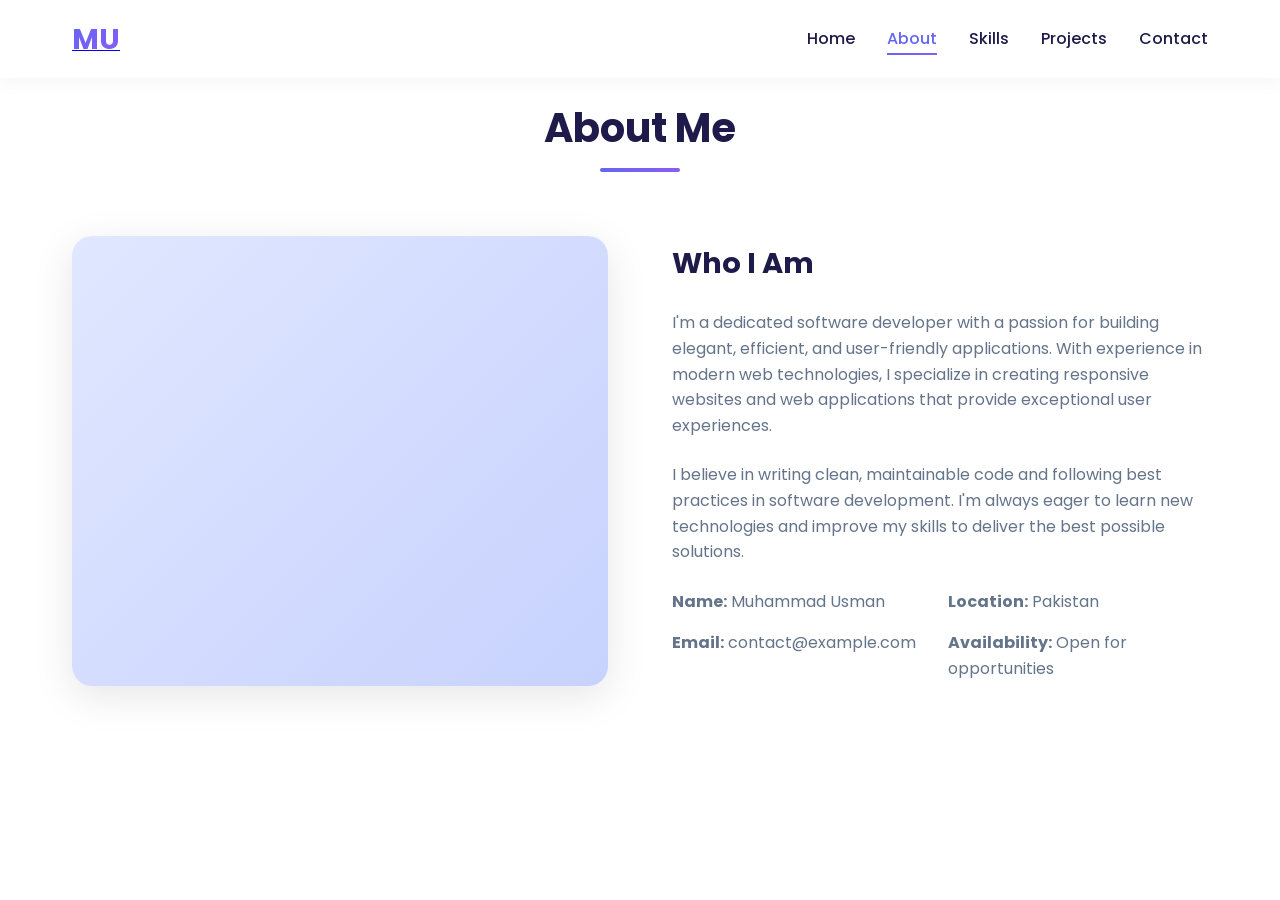
==== pages/about.html @ c973c75c "Initial commit" ====
<!DOCTYPE html>
<html lang="en">
<head>
    <meta charset="UTF-8">
    <meta name="viewport" content="width=device-width, initial-scale=1.0">
    <title>Muhammad Usman | About</title>
    <link rel="stylesheet" href="../style.css">
    <link href="https://fonts.googleapis.com/css2?family=Poppins:wght@300;400;500;600;700&display=swap" rel="stylesheet">
    <link rel="stylesheet" href="https://cdnjs.cloudflare.com/ajax/libs/font-awesome/6.4.0/css/all.min.css">
</head>
<body>

    <!-- Navigation Bar -->
    <nav class="navbar">
        <div class="nav-container">
            <div class="logo">
                <a href="home.html"><span>MU</span></a>
            </div>
            <ul class="nav-menu">
                <li><a href="home.html" class="nav-link">Home</a></li>
                <li><a href="about.html" class="nav-link active">About</a></li>
                <li><a href="skills.html" class="nav-link">Skills</a></li>
                <li><a href="projects.html" class="nav-link">Projects</a></li>
                <li><a href="contact.html" class="nav-link">Contact</a></li>
            </ul>
            <div class="hamburger">
                <span></span>
                <span></span>
                <span></span>
            </div>
        </div>
    </nav>

    <!-- About Section -->
    <section class="about-section page-section">
        <div class="container">
            <div class="section-header">
                <h2>About Me</h2>
                <div class="underline"></div>
            </div>
            <div class="about-content">
                <div class="about-image">
                    <div class="about-card"></div>
                </div>
                <div class="about-text">
                    <h3>Who I Am</h3>
                    <p>
                        I'm a dedicated software developer with a passion for building elegant, efficient, 
                        and user-friendly applications. With experience in modern web technologies, 
                        I specialize in creating responsive websites and web applications that provide 
                        exceptional user experiences.
                    </p>
                    <p>
                        I believe in writing clean, maintainable code and following best practices in 
                        software development. I'm always eager to learn new technologies and improve 
                        my skills to deliver the best possible solutions.
                    </p>
                    <div class="about-info">
                        <div class="info-item">
                            <span><strong>Name:</strong> Muhammad Usman</span>
                        </div>
                        <div class="info-item">
                            <span><strong>Location:</strong> Pakistan</span>
                        </div>
                        <div class="info-item">
                            <span><strong>Email:</strong> contact@example.com</span>
                        </div>
                        <div class="info-item">
                            <span><strong>Availability:</strong> Open for opportunities</span>
                        </div>
                    </div>
                </div>
            </div>
        </div>
    </section>

    <script src="../script.js"></script>
</body>
</html>
---- style.css ----
* {
    margin: 0;
    padding: 0;
    box-sizing: border-box;
}

:root {
    --primary-color: #6366f1;
    --secondary-color: #8b5cf6;
    --dark-color: #1e1b4b;
    --light-color: #f8fafc;
    --text-color: #64748b;
    --gradient: linear-gradient(135deg, #6366f1 0%, #8b5cf6 100%);
    --box-shadow: 0 10px 40px rgba(0,0,0,0.1);
    --transition: all 0.3s ease;
}

html {
    scroll-behavior: smooth;
}

body {
    font-family: 'Poppins', sans-serif;
    background-color: #ffffff;
    color: var(--dark-color);
    line-height: 1.6;
    overflow-x: hidden;
}

.container {
    max-width: 1200px;
    margin: 0 auto;
    padding: 0 2rem;
}

/* Navigation */
.navbar {
    position: fixed;
    top: 0;
    width: 100%;
    z-index: 1000;
    background: rgba(255, 255, 255, 0.95);
    backdrop-filter: blur(10px);
    box-shadow: 0 2px 20px rgba(0,0,0,0.05);
    transition: var(--transition);
}

.nav-container {
    max-width: 1200px;
    margin: 0 auto;
    padding: 1rem 2rem;
    display: flex;
    justify-content: space-between;
    align-items: center;
}

.logo span {
    font-size: 1.8rem;
    font-weight: 700;
    background: var(--gradient);
    -webkit-background-clip: text;
    -webkit-text-fill-color: transparent;
    background-clip: text;
}

.nav-menu {
    display: flex;
    list-style: none;
    gap: 2rem;
}

.nav-link {
    text-decoration: none;
    color: var(--dark-color);
    font-weight: 500;
    position: relative;
    transition: var(--transition);
}

.nav-link::after {
    content: '';
    position: absolute;
    bottom: -5px;
    left: 0;
    width: 0;
    height: 2px;
    background: var(--gradient);
    transition: var(--transition);
}

.nav-link:hover::after,
.nav-link.active::after {
    width: 100%;
}

.nav-link:hover,
.nav-link.active {
    color: var(--primary-color);
}

.hamburger {
    display: none;
    flex-direction: column;
    cursor: pointer;
    gap: 5px;
}

.hamburger span {
    width: 25px;
    height: 3px;
    background: var(--dark-color);
    border-radius: 3px;
    transition: var(--transition);
}

/* Hero Section */
.hero-section {
    min-height: 100vh;
    display: flex;
    align-items: center;
    padding: 6rem 2rem 4rem;
    position: relative;
    background: linear-gradient(135deg, #f5f7ff 0%, #ffffff 100%);
    overflow: hidden;
}

.hero-content {
    max-width: 1200px;
    margin: 0 auto;
    width: 100%;
    display: grid;
    grid-template-columns: 1fr 1fr;
    gap: 4rem;
    align-items: center;
}

.greeting {
    font-size: 1.2rem;
    color: var(--primary-color);
    font-weight: 500;
    margin-bottom: 0.5rem;
}

.name {
    font-size: 3.5rem;
    font-weight: 700;
    line-height: 1.2;
    margin-bottom: 1rem;
    color: var(--dark-color);
}

.typing-container {
    font-size: 1.5rem;
    font-weight: 600;
    color: var(--secondary-color);
    margin-bottom: 1.5rem;
    min-height: 2rem;
}

.typing-text {
    border-right: 2px solid var(--secondary-color);
    padding-right: 5px;
    animation: blink 0.7s infinite;
}

@keyframes blink {
    0%, 100% { border-color: var(--secondary-color); }
    50% { border-color: transparent; }
}

.description {
    font-size: 1.1rem;
    color: var(--text-color);
    margin-bottom: 2rem;
    max-width: 500px;
}

.hero-buttons {
    display: flex;
    gap: 1rem;
    margin-bottom: 2rem;
    flex-wrap: wrap;
}

.btn {
    padding: 0.8rem 1.8rem;
    border-radius: 50px;
    font-weight: 500;
    text-decoration: none;
    display: inline-flex;
    align-items: center;
    gap: 0.5rem;
    transition: var(--transition);
    cursor: pointer;
    border: none;
    font-size: 1rem;
}

.primary-btn {
    background: var(--gradient);
    color: white;
    box-shadow: 0 4px 15px rgba(99, 102, 241, 0.4);
}

.primary-btn:hover {
    transform: translateY(-3px);
    box-shadow: 0 8px 25px rgba(99, 102, 241, 0.5);
}

.secondary-btn {
    background: transparent;
    color: var(--primary-color);
    border: 2px solid var(--primary-color);
}

.secondary-btn:hover {
    background: var(--primary-color);
    color: white;
    transform: translateY(-3px);
}

.social-links {
    display: flex;
    gap: 1rem;
}

.social-links a {
    width: 45px;
    height: 45px;
    border-radius: 50%;
    background: white;
    display: flex;
    align-items: center;
    justify-content: center;
    color: var(--dark-color);
    box-shadow: 0 3px 10px rgba(0,0,0,0.1);
    transition: var(--transition);
}

.social-links a:hover {
    background: var(--gradient);
    color: white;
    transform: translateY(-3px);
}

.hero-image {
    display: flex;
    justify-content: center;
    align-items: center;
}

.profile-circle {
    width: 350px;
    height: 350px;
    border-radius: 50%;
    background: var(--gradient);
    padding: 10px;
    animation: float 6s ease-in-out infinite;
}

.profile-inner {
    width: 100%;
    height: 100%;
    border-radius: 50%;
    background: linear-gradient(135deg, #e0e7ff 0%, #c7d2fe 100%);
    display: flex;
    align-items: center;
    justify-content: center;
}

@keyframes float {
    0%, 100% { transform: translateY(0); }
    50% { transform: translateY(-20px); }
}

.scroll-indicator {
    position: absolute;
    bottom: 2rem;
    left: 50%;
    transform: translateX(-50%);
    text-align: center;
    animation: bounce 2s infinite;
}

.scroll-indicator span {
    display: block;
    font-size: 0.9rem;
    color: var(--text-color);
    margin-bottom: 0.5rem;
}

@keyframes bounce {
    0%, 20%, 50%, 80%, 100% { transform: translateX(-50%) translateY(0); }
    40% { transform: translateX(-50%) translateY(-10px); }
    60% { transform: translateX(-50%) translateY(-5px); }
}

/* Section Common */
section {
    padding: 6rem 0;
}

.section-header {
    text-align: center;
    margin-bottom: 4rem;
}

.section-header h2 {
    font-size: 2.5rem;
    font-weight: 700;
    color: var(--dark-color);
    margin-bottom: 0.5rem;
}

.underline {
    width: 80px;
    height: 4px;
    background: var(--gradient);
    margin: 0 auto;
    border-radius: 2px;
}

/* About Section */
.about-section {
    background: white;
}

.about-content {
    display: grid;
    grid-template-columns: 1fr 1fr;
    gap: 4rem;
    align-items: center;
}

.about-card {
    width: 100%;
    height: 450px;
    background: linear-gradient(135deg, #e0e7ff 0%, #c7d2fe 100%);
    border-radius: 20px;
    box-shadow: var(--box-shadow);
}

.about-text h3 {
    font-size: 1.8rem;
    margin-bottom: 1.5rem;
    color: var(--dark-color);
}

.about-text p {
    color: var(--text-color);
    margin-bottom: 1.5rem;
}

.about-info {
    display: grid;
    grid-template-columns: 1fr 1fr;
    gap: 1rem;
    margin-top: 1.5rem;
}

.info-item span {
    color: var(--text-color);
}

/* Skills Section */
.skills-section {
    background: #f8fafc;
}

.skills-grid {
    display: grid;
    grid-template-columns: repeat(auto-fit, minmax(250px, 1fr));
    gap: 2rem;
}

.skill-card {
    background: white;
    padding: 2rem;
    border-radius: 15px;
    text-align: center;
    box-shadow: var(--box-shadow);
    transition: var(--transition);
}

.skill-card:hover {
    transform: translateY(-10px);
}

.skill-icon {
    font-size: 3rem;
    margin-bottom: 1rem;
    background: var(--gradient);
    -webkit-background-clip: text;
    -webkit-text-fill-color: transparent;
    background-clip: text;
}

.skill-card h4 {
    margin-bottom: 1rem;
    font-size: 1.2rem;
}

.skill-bar {
    width: 100%;
    height: 8px;
    background: #e2e8f0;
    border-radius: 10px;
    overflow: hidden;
}

.skill-progress {
    height: 100%;
    background: var(--gradient);
    border-radius: 10px;
    width: 0;
    transition: width 1.5s ease;
}

/* Projects Section */
.projects-section {
    background: white;
}

.projects-grid {
    display: grid;
    grid-template-columns: repeat(auto-fit, minmax(320px, 1fr));
    gap: 2rem;
}

.project-card {
    background: white;
    border-radius: 15px;
    overflow: hidden;
    box-shadow: var(--box-shadow);
    transition: var(--transition);
}

.project-card:hover {
    transform: translateY(-10px);
}

.project-image {
    height: 200px;
    background: linear-gradient(135deg, #e0e7ff 0%, #c7d2fe 100%);
    position: relative;
}

.project-overlay {
    position: absolute;
    top: 0;
    left: 0;
    width: 100%;
    height: 100%;
    background: rgba(99, 102, 241, 0.9);
    display: flex;
    align-items: center;
    justify-content: center;
    opacity: 0;
    transition: var(--transition);
}

.project-card:hover .project-overlay {
    opacity: 1;
}

.project-links {
    display: flex;
    gap: 1rem;
}

.project-link {
    width: 50px;
    height: 50px;
    background: white;
    border-radius: 50%;
    display: flex;
    align-items: center;
    justify-content: center;
    color: var(--primary-color);
    transition: var(--transition);
}

.project-link:hover {
    transform: scale(1.1);
}

.project-info {
    padding: 1.5rem;
}

.project-info h3 {
    margin-bottom: 0.5rem;
    color: var(--dark-color);
}

.project-info p {
    color: var(--text-color);
    font-size: 0.9rem;
    margin-bottom: 1rem;
}

.project-tags {
    display: flex;
    gap: 0.5rem;
    flex-wrap: wrap;
}

.tag {
    padding: 0.3rem 0.8rem;
    background: #f1f5f9;
    border-radius: 20px;
    font-size: 0.8rem;
    color: var(--primary-color);
}

/* Contact Section */
.contact-section {
    background: #f8fafc;
}

.contact-content {
    display: grid;
    grid-template-columns: 1fr 1fr;
    gap: 4rem;
}

.contact-info h3 {
    font-size: 1.8rem;
    margin-bottom: 1rem;
}

.contact-info p {
    color: var(--text-color);
    margin-bottom: 2rem;
}

.contact-item {
    display: flex;
    align-items: center;
    gap: 1rem;
    margin-bottom: 1.5rem;
}

.contact-icon {
    width: 50px;
    height: 50px;
    background: var(--gradient);
    border-radius: 50%;
    display: flex;
    align-items: center;
    justify-content: center;
    color: white;
}

.contact-details h4 {
    font-size: 1.1rem;
    margin-bottom: 0.2rem;
}

.contact-details span {
    color: var(--text-color);
    font-size: 0.9rem;
}

.contact-form {
    background: white;
    padding: 2rem;
    border-radius: 15px;
    box-shadow: var(--box-shadow);
}

.form-group {
    margin-bottom: 1.5rem;
}

.form-group input,
.form-group textarea {
    width: 100%;
    padding: 1rem;
    border: 2px solid #e2e8f0;
    border-radius: 10px;
    font-family: inherit;
    font-size: 1rem;
    transition: var(--transition);
}

.form-group input:focus,
.form-group textarea:focus {
    outline: none;
    border-color: var(--primary-color);
}

.form-btn {
    width: 100%;
    justify-content: center;
}

/* Footer */
footer {
    background: var(--dark-color);
    color: white;
    padding: 2rem 0;
}

.footer-content {
    display: flex;
    justify-content: space-between;
    align-items: center;
    flex-wrap: wrap;
    gap: 1rem;
}

.footer-social {
    display: flex;
    gap: 1rem;
}

.footer-social a {
    color: white;
    font-size: 1.2rem;
    transition: var(--transition);
}

.footer-social a:hover {
    color: var(--primary-color);
}

/* Back to Top */
.back-to-top {
    position: fixed;
    bottom: 2rem;
    right: 2rem;
    width: 50px;
    height: 50px;
    background: var(--gradient);
    border: none;
    border-radius: 50%;
    color: white;
    cursor: pointer;
    font-size: 1.2rem;
    box-shadow: 0 4px 15px rgba(99, 102, 241, 0.4);
    transition: var(--transition);
    opacity: 0;
    visibility: hidden;
    z-index: 999;
}

.back-to-top:hover {
    transform: translateY(-3px);
    box-shadow: 0 8px 25px rgba(99, 102, 241, 0.5);
}

/* Responsive Design */
@media (max-width: 992px) {
    .hero-content {
        grid-template-columns: 1fr;
        text-align: center;
        gap: 3rem;
    }

    .hero-text {
        order: 2;
    }

    .hero-image {
        order: 1;
    }

    .profile-circle {
        width: 280px;
        height: 280px;
    }

    .about-content {
        grid-template-columns: 1fr;
        gap: 3rem;
    }

    .contact-content {
        grid-template-columns: 1fr;
        gap: 3rem;
    }

    .hero-buttons {
        justify-content: center;
    }

    .social-links {
        justify-content: center;
    }
}

@media (max-width: 768px) {
    .nav-menu {
        position: fixed;
        left: -100%;
        top: 70px;
        flex-direction: column;
        background-color: white;
        width: 100%;
        text-align: center;
        transition: 0.3s;
        box-shadow: 0 10px 27px rgba(0, 0, 0, 0.05);
        padding: 2rem 0;
    }

    .nav-menu.active {
        left: 0;
    }

    .hamburger {
        display: flex;
    }

    .name {
        font-size: 2.5rem;
    }

    .typing-container {
        font-size: 1.2rem;
    }

    .section-header h2 {
        font-size: 2rem;
    }
}

@media (max-width: 576px) {
    .container {
        padding: 0 1rem;
    }

    .name {
        font-size: 2rem;
    }

    .profile-circle {
        width: 220px;
        height: 220px;
    }

    .skills-grid {
        grid-template-columns: 1fr;
    }

    .projects-grid {
        grid-template-columns: 1fr;
    }

    .about-info {
        grid-template-columns: 1fr;
    }
}
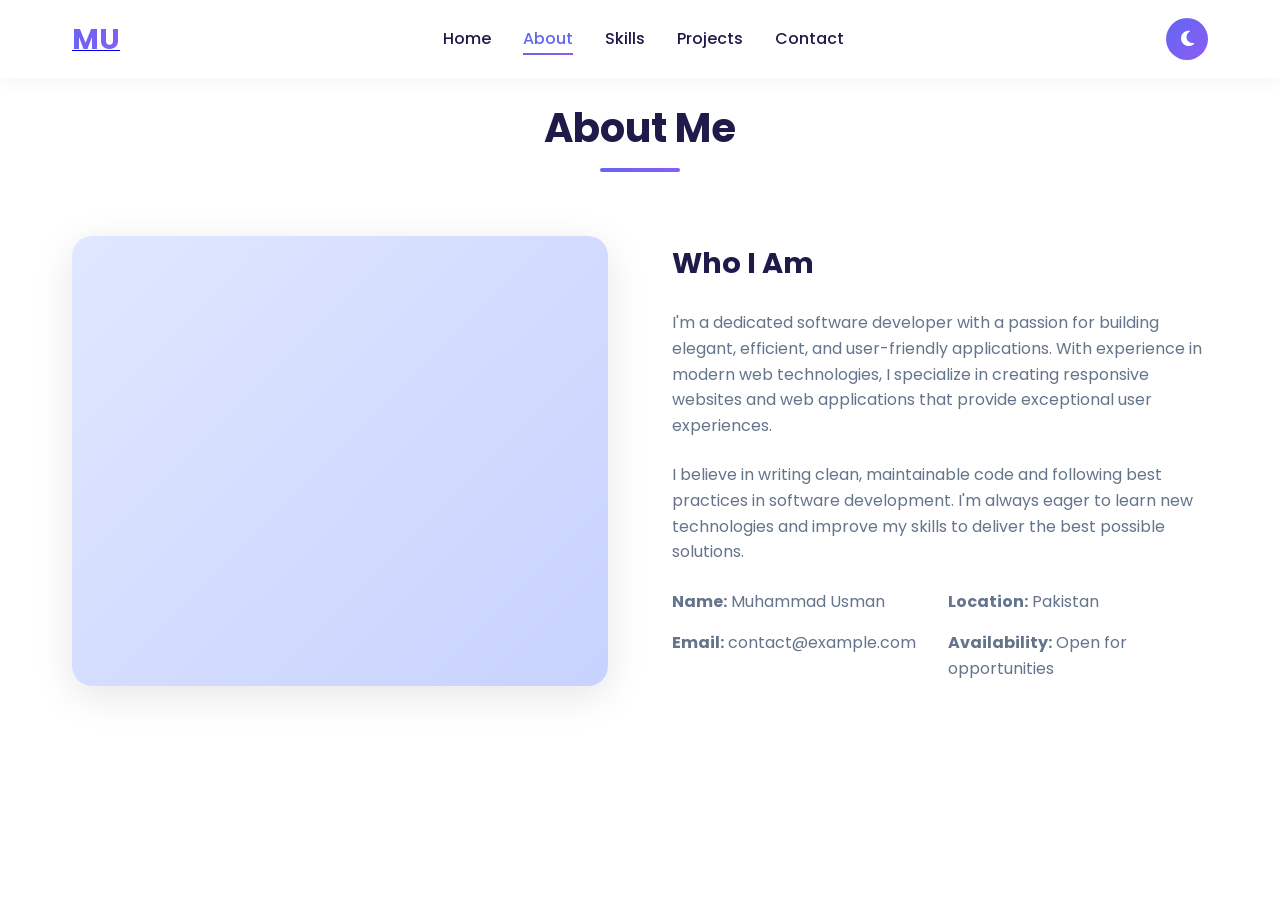
==== commit 6d85c51c: "Minnor Changes added" ====
--- a/pages/about.html
+++ b/pages/about.html
@@ -23,6 +23,9 @@
                 <li><a href="projects.html" class="nav-link">Projects</a></li>
                 <li><a href="contact.html" class="nav-link">Contact</a></li>
             </ul>
+            <div class="theme-toggle">
+                <i class="fas fa-moon"></i>
+            </div>
             <div class="hamburger">
                 <span></span>
                 <span></span>
--- a/style.css
+++ b/style.css
@@ -1,7 +1,7 @@
 * {
-    margin: 0;
-    padding: 0;
-    box-sizing: border-box;
+  margin: 0;
+  padding: 0;
+  box-sizing: border-box;
 }
 
 :root {
@@ -13,741 +13,810 @@
     --gradient: linear-gradient(135deg, #6366f1 0%, #8b5cf6 100%);
     --box-shadow: 0 10px 40px rgba(0,0,0,0.1);
     --transition: all 0.3s ease;
+    
+    /* Light theme default */
+    --bg-primary: #ffffff;
+    --bg-secondary: #f8fafc;
+    --text-primary: #1e1b4b;
+    --text-secondary: #64748b;
+    --navbar-bg: rgba(255, 255, 255, 0.95);
+    --card-bg: #ffffff;
+    --border-color: #e2e8f0;
+}
+
+[data-theme="dark"] {
+    --bg-primary: #0f172a;
+    --bg-secondary: #1e293b;
+    --text-primary: #f8fafc;
+    --text-secondary: #94a3b8;
+    --navbar-bg: rgba(15, 23, 42, 0.95);
+    --card-bg: #1e293b;
+    --border-color: #334155;
+    --box-shadow: 0 10px 40px rgba(0,0,0,0.3);
 }
 
 html {
-    scroll-behavior: smooth;
+  scroll-behavior: smooth;
 }
 
 body {
-    font-family: 'Poppins', sans-serif;
-    background-color: #ffffff;
-    color: var(--dark-color);
-    line-height: 1.6;
-    overflow-x: hidden;
+  font-family: "Poppins", sans-serif;
+  background-color: var(--bg-primary);
+  color: var(--text-primary);
+  line-height: 1.6;
+  overflow-x: hidden;
+  transition: var(--transition);
 }
 
 .container {
-    max-width: 1200px;
-    margin: 0 auto;
-    padding: 0 2rem;
+  max-width: 1200px;
+  margin: 0 auto;
+  padding: 0 2rem;
 }
 
 /* Navigation */
 .navbar {
-    position: fixed;
-    top: 0;
-    width: 100%;
-    z-index: 1000;
-    background: rgba(255, 255, 255, 0.95);
-    backdrop-filter: blur(10px);
-    box-shadow: 0 2px 20px rgba(0,0,0,0.05);
-    transition: var(--transition);
+  position: fixed;
+  top: 0;
+  width: 100%;
+  z-index: 1000;
+  background: var(--navbar-bg);
+  backdrop-filter: blur(10px);
+  box-shadow: 0 2px 20px rgba(0, 0, 0, 0.05);
+  transition: var(--transition);
 }
 
 .nav-container {
-    max-width: 1200px;
-    margin: 0 auto;
-    padding: 1rem 2rem;
-    display: flex;
-    justify-content: space-between;
-    align-items: center;
-}
-
-.logo span {
-    font-size: 1.8rem;
-    font-weight: 700;
+  max-width: 1200px;
+  margin: 0 auto;
+  padding: 1rem 2rem;
+  display: flex;
+  justify-content: space-between;
+  align-items: center;
+  gap: 1.5rem;
+}
+
+/* Theme Toggle Button */
+.theme-toggle {
     background: var(--gradient);
-    -webkit-background-clip: text;
-    -webkit-text-fill-color: transparent;
-    background-clip: text;
-}
-
-.nav-menu {
-    display: flex;
-    list-style: none;
-    gap: 2rem;
-}
-
-.nav-link {
-    text-decoration: none;
-    color: var(--dark-color);
-    font-weight: 500;
-    position: relative;
-    transition: var(--transition);
-}
-
-.nav-link::after {
-    content: '';
-    position: absolute;
-    bottom: -5px;
-    left: 0;
-    width: 0;
-    height: 2px;
-    background: var(--gradient);
-    transition: var(--transition);
-}
-
-.nav-link:hover::after,
-.nav-link.active::after {
-    width: 100%;
-}
-
-.nav-link:hover,
-.nav-link.active {
-    color: var(--primary-color);
-}
-
-.hamburger {
-    display: none;
-    flex-direction: column;
-    cursor: pointer;
-    gap: 5px;
-}
-
-.hamburger span {
-    width: 25px;
-    height: 3px;
-    background: var(--dark-color);
-    border-radius: 3px;
-    transition: var(--transition);
-}
-
-/* Hero Section */
-.hero-section {
-    min-height: 100vh;
-    display: flex;
-    align-items: center;
-    padding: 6rem 2rem 4rem;
-    position: relative;
-    background: linear-gradient(135deg, #f5f7ff 0%, #ffffff 100%);
-    overflow: hidden;
-}
-
-.hero-content {
-    max-width: 1200px;
-    margin: 0 auto;
-    width: 100%;
-    display: grid;
-    grid-template-columns: 1fr 1fr;
-    gap: 4rem;
-    align-items: center;
-}
-
-.greeting {
-    font-size: 1.2rem;
-    color: var(--primary-color);
-    font-weight: 500;
-    margin-bottom: 0.5rem;
-}
-
-.name {
-    font-size: 3.5rem;
-    font-weight: 700;
-    line-height: 1.2;
-    margin-bottom: 1rem;
-    color: var(--dark-color);
-}
-
-.typing-container {
-    font-size: 1.5rem;
-    font-weight: 600;
-    color: var(--secondary-color);
-    margin-bottom: 1.5rem;
-    min-height: 2rem;
-}
-
-.typing-text {
-    border-right: 2px solid var(--secondary-color);
-    padding-right: 5px;
-    animation: blink 0.7s infinite;
-}
-
-@keyframes blink {
-    0%, 100% { border-color: var(--secondary-color); }
-    50% { border-color: transparent; }
-}
-
-.description {
-    font-size: 1.1rem;
-    color: var(--text-color);
-    margin-bottom: 2rem;
-    max-width: 500px;
-}
-
-.hero-buttons {
-    display: flex;
-    gap: 1rem;
-    margin-bottom: 2rem;
-    flex-wrap: wrap;
-}
-
-.btn {
-    padding: 0.8rem 1.8rem;
-    border-radius: 50px;
-    font-weight: 500;
-    text-decoration: none;
-    display: inline-flex;
-    align-items: center;
-    gap: 0.5rem;
-    transition: var(--transition);
-    cursor: pointer;
     border: none;
-    font-size: 1rem;
-}
-
-.primary-btn {
-    background: var(--gradient);
-    color: white;
-    box-shadow: 0 4px 15px rgba(99, 102, 241, 0.4);
-}
-
-.primary-btn:hover {
-    transform: translateY(-3px);
-    box-shadow: 0 8px 25px rgba(99, 102, 241, 0.5);
-}
-
-.secondary-btn {
-    background: transparent;
-    color: var(--primary-color);
-    border: 2px solid var(--primary-color);
-}
-
-.secondary-btn:hover {
-    background: var(--primary-color);
-    color: white;
-    transform: translateY(-3px);
-}
-
-.social-links {
-    display: flex;
-    gap: 1rem;
-}
-
-.social-links a {
-    width: 45px;
-    height: 45px;
-    border-radius: 50%;
-    background: white;
-    display: flex;
-    align-items: center;
-    justify-content: center;
-    color: var(--dark-color);
-    box-shadow: 0 3px 10px rgba(0,0,0,0.1);
-    transition: var(--transition);
-}
-
-.social-links a:hover {
-    background: var(--gradient);
-    color: white;
-    transform: translateY(-3px);
-}
-
-.hero-image {
-    display: flex;
-    justify-content: center;
-    align-items: center;
-}
-
-.profile-circle {
-    width: 350px;
-    height: 350px;
-    border-radius: 50%;
-    background: var(--gradient);
-    padding: 10px;
-    animation: float 6s ease-in-out infinite;
-}
-
-.profile-inner {
-    width: 100%;
-    height: 100%;
-    border-radius: 50%;
-    background: linear-gradient(135deg, #e0e7ff 0%, #c7d2fe 100%);
-    display: flex;
-    align-items: center;
-    justify-content: center;
-}
-
-@keyframes float {
-    0%, 100% { transform: translateY(0); }
-    50% { transform: translateY(-20px); }
-}
-
-.scroll-indicator {
-    position: absolute;
-    bottom: 2rem;
-    left: 50%;
-    transform: translateX(-50%);
-    text-align: center;
-    animation: bounce 2s infinite;
-}
-
-.scroll-indicator span {
-    display: block;
-    font-size: 0.9rem;
-    color: var(--text-color);
-    margin-bottom: 0.5rem;
-}
-
-@keyframes bounce {
-    0%, 20%, 50%, 80%, 100% { transform: translateX(-50%) translateY(0); }
-    40% { transform: translateX(-50%) translateY(-10px); }
-    60% { transform: translateX(-50%) translateY(-5px); }
-}
-
-/* Section Common */
-section {
-    padding: 6rem 0;
-}
-
-.section-header {
-    text-align: center;
-    margin-bottom: 4rem;
-}
-
-.section-header h2 {
-    font-size: 2.5rem;
-    font-weight: 700;
-    color: var(--dark-color);
-    margin-bottom: 0.5rem;
-}
-
-.underline {
-    width: 80px;
-    height: 4px;
-    background: var(--gradient);
-    margin: 0 auto;
-    border-radius: 2px;
-}
-
-/* About Section */
-.about-section {
-    background: white;
-}
-
-.about-content {
-    display: grid;
-    grid-template-columns: 1fr 1fr;
-    gap: 4rem;
-    align-items: center;
-}
-
-.about-card {
-    width: 100%;
-    height: 450px;
-    background: linear-gradient(135deg, #e0e7ff 0%, #c7d2fe 100%);
-    border-radius: 20px;
-    box-shadow: var(--box-shadow);
-}
-
-.about-text h3 {
-    font-size: 1.8rem;
-    margin-bottom: 1.5rem;
-    color: var(--dark-color);
-}
-
-.about-text p {
-    color: var(--text-color);
-    margin-bottom: 1.5rem;
-}
-
-.about-info {
-    display: grid;
-    grid-template-columns: 1fr 1fr;
-    gap: 1rem;
-    margin-top: 1.5rem;
-}
-
-.info-item span {
-    color: var(--text-color);
-}
-
-/* Skills Section */
-.skills-section {
-    background: #f8fafc;
-}
-
-.skills-grid {
-    display: grid;
-    grid-template-columns: repeat(auto-fit, minmax(250px, 1fr));
-    gap: 2rem;
-}
-
-.skill-card {
-    background: white;
-    padding: 2rem;
-    border-radius: 15px;
-    text-align: center;
-    box-shadow: var(--box-shadow);
-    transition: var(--transition);
-}
-
-.skill-card:hover {
-    transform: translateY(-10px);
-}
-
-.skill-icon {
-    font-size: 3rem;
-    margin-bottom: 1rem;
-    background: var(--gradient);
-    -webkit-background-clip: text;
-    -webkit-text-fill-color: transparent;
-    background-clip: text;
-}
-
-.skill-card h4 {
-    margin-bottom: 1rem;
-    font-size: 1.2rem;
-}
-
-.skill-bar {
-    width: 100%;
-    height: 8px;
-    background: #e2e8f0;
-    border-radius: 10px;
-    overflow: hidden;
-}
-
-.skill-progress {
-    height: 100%;
-    background: var(--gradient);
-    border-radius: 10px;
-    width: 0;
-    transition: width 1.5s ease;
-}
-
-/* Projects Section */
-.projects-section {
-    background: white;
-}
-
-.projects-grid {
-    display: grid;
-    grid-template-columns: repeat(auto-fit, minmax(320px, 1fr));
-    gap: 2rem;
-}
-
-.project-card {
-    background: white;
-    border-radius: 15px;
-    overflow: hidden;
-    box-shadow: var(--box-shadow);
-    transition: var(--transition);
-}
-
-.project-card:hover {
-    transform: translateY(-10px);
-}
-
-.project-image {
-    height: 200px;
-    background: linear-gradient(135deg, #e0e7ff 0%, #c7d2fe 100%);
-    position: relative;
-}
-
-.project-overlay {
-    position: absolute;
-    top: 0;
-    left: 0;
-    width: 100%;
-    height: 100%;
-    background: rgba(99, 102, 241, 0.9);
-    display: flex;
-    align-items: center;
-    justify-content: center;
-    opacity: 0;
-    transition: var(--transition);
-}
-
-.project-card:hover .project-overlay {
-    opacity: 1;
-}
-
-.project-links {
-    display: flex;
-    gap: 1rem;
-}
-
-.project-link {
-    width: 50px;
-    height: 50px;
-    background: white;
+    width: 42px;
+    height: 42px;
     border-radius: 50%;
     display: flex;
     align-items: center;
     justify-content: center;
-    color: var(--primary-color);
+    cursor: pointer;
     transition: var(--transition);
+    color: white;
+    font-size: 1.1rem;
+    z-index: 1001;
+}
+
+.theme-toggle:hover {
+    transform: scale(1.1);
+    box-shadow: 0 4px 15px rgba(99, 102, 241, 0.4);
+}
+
+.theme-toggle i {
+    transition: transform 0.5s ease;
+}
+
+.logo span {
+  font-size: 1.8rem;
+  font-weight: 700;
+  background: var(--gradient);
+  -webkit-background-clip: text;
+  -webkit-text-fill-color: transparent;
+  background-clip: text;
+}
+
+.nav-menu {
+  display: flex;
+  list-style: none;
+  gap: 2rem;
+}
+
+.nav-link {
+  text-decoration: none;
+  color: var(--text-primary);
+  font-weight: 500;
+  position: relative;
+  transition: var(--transition);
+}
+
+.nav-link::after {
+  content: "";
+  position: absolute;
+  bottom: -5px;
+  left: 0;
+  width: 0;
+  height: 2px;
+  background: var(--gradient);
+  transition: var(--transition);
+}
+
+.nav-link:hover::after,
+.nav-link.active::after {
+  width: 100%;
+}
+
+.nav-link:hover,
+.nav-link.active {
+  color: var(--primary-color);
+}
+
+.hamburger {
+  display: none;
+  flex-direction: column;
+  cursor: pointer;
+  gap: 5px;
+}
+
+.hamburger span {
+  width: 25px;
+  height: 3px;
+  background: var(--dark-color);
+  border-radius: 3px;
+  transition: var(--transition);
+}
+
+/* Hero Section */
+.hero-section {
+  min-height: 100vh;
+  display: flex;
+  align-items: center;
+  padding: 6rem 2rem 4rem;
+  position: relative;
+  background: var(--bg-primary);
+  overflow: hidden;
+  transition: var(--transition);
+}
+
+.hero-content {
+  max-width: 1200px;
+  margin: 0 auto;
+  width: 100%;
+  display: grid;
+  grid-template-columns: 1fr 1fr;
+  gap: 4rem;
+  align-items: center;
+}
+
+.greeting {
+  font-size: 1.2rem;
+  color: var(--primary-color);
+  font-weight: 500;
+  margin-bottom: 0.5rem;
+}
+
+.name {
+  font-size: 3.5rem;
+  font-weight: 700;
+  line-height: 1.2;
+  margin-bottom: 1rem;
+  color: var(--text-primary);
+}
+
+.typing-container {
+  font-size: 1.5rem;
+  font-weight: 600;
+  color: var(--secondary-color);
+  margin-bottom: 1.5rem;
+  min-height: 2rem;
+}
+
+.typing-text {
+  border-right: 2px solid var(--secondary-color);
+  padding-right: 5px;
+  animation: blink 0.7s infinite;
+}
+
+@keyframes blink {
+  0%,
+  100% {
+    border-color: var(--secondary-color);
+  }
+  50% {
+    border-color: transparent;
+  }
+}
+
+.description {
+  font-size: 1.1rem;
+  color: var(--text-color);
+  margin-bottom: 2rem;
+  max-width: 500px;
+}
+
+.hero-buttons {
+  display: flex;
+  gap: 1rem;
+  margin-bottom: 2rem;
+  flex-wrap: wrap;
+}
+
+.btn {
+  padding: 0.8rem 1.8rem;
+  border-radius: 50px;
+  font-weight: 500;
+  text-decoration: none;
+  display: inline-flex;
+  align-items: center;
+  gap: 0.5rem;
+  transition: var(--transition);
+  cursor: pointer;
+  border: none;
+  font-size: 1rem;
+}
+
+.primary-btn {
+  background: var(--gradient);
+  color: white;
+  box-shadow: 0 4px 15px rgba(99, 102, 241, 0.4);
+}
+
+.primary-btn:hover {
+  transform: translateY(-3px);
+  box-shadow: 0 8px 25px rgba(99, 102, 241, 0.5);
+}
+
+.secondary-btn {
+  background: transparent;
+  color: var(--primary-color);
+  border: 2px solid var(--primary-color);
+}
+
+.secondary-btn:hover {
+  background: var(--primary-color);
+  color: white;
+  transform: translateY(-3px);
+}
+
+.social-links {
+  display: flex;
+  gap: 1rem;
+}
+
+.social-links a {
+  width: 45px;
+  height: 45px;
+  border-radius: 50%;
+  background: white;
+  display: flex;
+  align-items: center;
+  justify-content: center;
+  color: var(--dark-color);
+  box-shadow: 0 3px 10px rgba(0, 0, 0, 0.1);
+  transition: var(--transition);
+}
+
+.social-links a:hover {
+  background: var(--gradient);
+  color: white;
+  transform: translateY(-3px);
+}
+
+.hero-image {
+  display: flex;
+  justify-content: center;
+  align-items: center;
+}
+
+.profile-circle {
+  width: 350px;
+  height: 350px;
+  border-radius: 50%;
+  background: var(--gradient);
+  padding: 10px;
+  animation: float 6s ease-in-out infinite;
+}
+
+.profile-inner {
+  width: 100%;
+  height: 100%;
+  border-radius: 50%;
+  background: linear-gradient(135deg, #e0e7ff 0%, #c7d2fe 100%);
+  display: flex;
+  align-items: center;
+  justify-content: center;
+}
+
+@keyframes float {
+  0%,
+  100% {
+    transform: translateY(0);
+  }
+  50% {
+    transform: translateY(-20px);
+  }
+}
+
+.scroll-indicator {
+  position: absolute;
+  bottom: 2rem;
+  left: 50%;
+  transform: translateX(-50%);
+  text-align: center;
+  animation: bounce 2s infinite;
+}
+
+.scroll-indicator span {
+  display: block;
+  font-size: 0.9rem;
+  color: var(--text-color);
+  margin-bottom: 0.5rem;
+}
+
+@keyframes bounce {
+  0%,
+  20%,
+  50%,
+  80%,
+  100% {
+    transform: translateX(-50%) translateY(0);
+  }
+  40% {
+    transform: translateX(-50%) translateY(-10px);
+  }
+  60% {
+    transform: translateX(-50%) translateY(-5px);
+  }
+}
+
+/* Section Common */
+section {
+  padding: 6rem 0;
+}
+
+.section-header {
+  text-align: center;
+  margin-bottom: 4rem;
+}
+
+.section-header h2 {
+  font-size: 2.5rem;
+  font-weight: 700;
+  color: var(--dark-color);
+  margin-bottom: 0.5rem;
+}
+
+.underline {
+  width: 80px;
+  height: 4px;
+  background: var(--gradient);
+  margin: 0 auto;
+  border-radius: 2px;
+}
+
+/* About Section */
+.about-section {
+  background: white;
+}
+
+.about-content {
+  display: grid;
+  grid-template-columns: 1fr 1fr;
+  gap: 4rem;
+  align-items: center;
+}
+
+.about-card {
+  width: 100%;
+  height: 450px;
+  background: linear-gradient(135deg, #e0e7ff 0%, #c7d2fe 100%);
+  border-radius: 20px;
+  box-shadow: var(--box-shadow);
+}
+
+.about-text h3 {
+  font-size: 1.8rem;
+  margin-bottom: 1.5rem;
+  color: var(--dark-color);
+}
+
+.about-text p {
+  color: var(--text-color);
+  margin-bottom: 1.5rem;
+}
+
+.about-info {
+  display: grid;
+  grid-template-columns: 1fr 1fr;
+  gap: 1rem;
+  margin-top: 1.5rem;
+}
+
+.info-item span {
+  color: var(--text-color);
+}
+
+/* Skills Section */
+.skills-section {
+  background: #f8fafc;
+}
+
+.skills-grid {
+  display: grid;
+  grid-template-columns: repeat(auto-fit, minmax(250px, 1fr));
+  gap: 2rem;
+}
+
+.skill-card {
+  background: white;
+  padding: 2rem;
+  border-radius: 15px;
+  text-align: center;
+  box-shadow: var(--box-shadow);
+  transition: var(--transition);
+}
+
+.skill-card:hover {
+  transform: translateY(-10px);
+}
+
+.skill-icon {
+  font-size: 3rem;
+  margin-bottom: 1rem;
+  background: var(--gradient);
+  -webkit-background-clip: text;
+  -webkit-text-fill-color: transparent;
+  background-clip: text;
+}
+
+.skill-card h4 {
+  margin-bottom: 1rem;
+  font-size: 1.2rem;
+}
+
+.skill-bar {
+  width: 100%;
+  height: 8px;
+  background: #e2e8f0;
+  border-radius: 10px;
+  overflow: hidden;
+}
+
+.skill-progress {
+  height: 100%;
+  background: var(--gradient);
+  border-radius: 10px;
+  width: 0;
+  transition: width 1.5s ease;
+}
+
+/* Projects Section */
+.projects-section {
+  background: white;
+}
+
+.projects-grid {
+  display: grid;
+  grid-template-columns: repeat(auto-fit, minmax(320px, 1fr));
+  gap: 2rem;
+}
+
+.project-card {
+  background: white;
+  border-radius: 15px;
+  overflow: hidden;
+  box-shadow: var(--box-shadow);
+  transition: var(--transition);
+}
+
+.project-card:hover {
+  transform: translateY(-10px);
+}
+
+.project-image {
+  height: 200px;
+  background: linear-gradient(135deg, #e0e7ff 0%, #c7d2fe 100%);
+  position: relative;
+}
+
+.project-overlay {
+  position: absolute;
+  top: 0;
+  left: 0;
+  width: 100%;
+  height: 100%;
+  background: rgba(99, 102, 241, 0.9);
+  display: flex;
+  align-items: center;
+  justify-content: center;
+  opacity: 0;
+  transition: var(--transition);
+}
+
+.project-card:hover .project-overlay {
+  opacity: 1;
+}
+
+.project-links {
+  display: flex;
+  gap: 1rem;
+}
+
+.project-link {
+  width: 50px;
+  height: 50px;
+  background: white;
+  border-radius: 50%;
+  display: flex;
+  align-items: center;
+  justify-content: center;
+  color: var(--primary-color);
+  transition: var(--transition);
 }
 
 .project-link:hover {
-    transform: scale(1.1);
+  transform: scale(1.1);
 }
 
 .project-info {
-    padding: 1.5rem;
+  padding: 1.5rem;
 }
 
 .project-info h3 {
-    margin-bottom: 0.5rem;
-    color: var(--dark-color);
+  margin-bottom: 0.5rem;
+  color: var(--dark-color);
 }
 
 .project-info p {
-    color: var(--text-color);
-    font-size: 0.9rem;
-    margin-bottom: 1rem;
+  color: var(--text-color);
+  font-size: 0.9rem;
+  margin-bottom: 1rem;
 }
 
 .project-tags {
-    display: flex;
-    gap: 0.5rem;
-    flex-wrap: wrap;
+  display: flex;
+  gap: 0.5rem;
+  flex-wrap: wrap;
 }
 
 .tag {
-    padding: 0.3rem 0.8rem;
-    background: #f1f5f9;
-    border-radius: 20px;
-    font-size: 0.8rem;
-    color: var(--primary-color);
+  padding: 0.3rem 0.8rem;
+  background: #f1f5f9;
+  border-radius: 20px;
+  font-size: 0.8rem;
+  color: var(--primary-color);
 }
 
 /* Contact Section */
 .contact-section {
-    background: #f8fafc;
+  background: #f8fafc;
 }
 
 .contact-content {
-    display: grid;
-    grid-template-columns: 1fr 1fr;
-    gap: 4rem;
+  display: grid;
+  grid-template-columns: 1fr 1fr;
+  gap: 4rem;
 }
 
 .contact-info h3 {
-    font-size: 1.8rem;
-    margin-bottom: 1rem;
+  font-size: 1.8rem;
+  margin-bottom: 1rem;
 }
 
 .contact-info p {
-    color: var(--text-color);
-    margin-bottom: 2rem;
+  color: var(--text-color);
+  margin-bottom: 2rem;
 }
 
 .contact-item {
-    display: flex;
-    align-items: center;
-    gap: 1rem;
-    margin-bottom: 1.5rem;
+  display: flex;
+  align-items: center;
+  gap: 1rem;
+  margin-bottom: 1.5rem;
 }
 
 .contact-icon {
-    width: 50px;
-    height: 50px;
-    background: var(--gradient);
-    border-radius: 50%;
-    display: flex;
-    align-items: center;
-    justify-content: center;
-    color: white;
+  width: 50px;
+  height: 50px;
+  background: var(--gradient);
+  border-radius: 50%;
+  display: flex;
+  align-items: center;
+  justify-content: center;
+  color: white;
 }
 
 .contact-details h4 {
-    font-size: 1.1rem;
-    margin-bottom: 0.2rem;
+  font-size: 1.1rem;
+  margin-bottom: 0.2rem;
 }
 
 .contact-details span {
-    color: var(--text-color);
-    font-size: 0.9rem;
+  color: var(--text-color);
+  font-size: 0.9rem;
 }
 
 .contact-form {
-    background: white;
-    padding: 2rem;
-    border-radius: 15px;
-    box-shadow: var(--box-shadow);
+  background: white;
+  padding: 2rem;
+  border-radius: 15px;
+  box-shadow: var(--box-shadow);
 }
 
 .form-group {
-    margin-bottom: 1.5rem;
+  margin-bottom: 1.5rem;
 }
 
 .form-group input,
 .form-group textarea {
-    width: 100%;
-    padding: 1rem;
-    border: 2px solid #e2e8f0;
-    border-radius: 10px;
-    font-family: inherit;
-    font-size: 1rem;
-    transition: var(--transition);
+  width: 100%;
+  padding: 1rem;
+  border: 2px solid #e2e8f0;
+  border-radius: 10px;
+  font-family: inherit;
+  font-size: 1rem;
+  transition: var(--transition);
 }
 
 .form-group input:focus,
 .form-group textarea:focus {
-    outline: none;
-    border-color: var(--primary-color);
+  outline: none;
+  border-color: var(--primary-color);
 }
 
 .form-btn {
-    width: 100%;
-    justify-content: center;
+  width: 100%;
+  justify-content: center;
 }
 
 /* Footer */
 footer {
-    background: var(--dark-color);
-    color: white;
-    padding: 2rem 0;
+  background: var(--dark-color);
+  color: white;
+  padding: 2rem 0;
 }
 
 .footer-content {
-    display: flex;
-    justify-content: space-between;
-    align-items: center;
-    flex-wrap: wrap;
-    gap: 1rem;
+  display: flex;
+  justify-content: space-between;
+  align-items: center;
+  flex-wrap: wrap;
+  gap: 1rem;
 }
 
 .footer-social {
-    display: flex;
-    gap: 1rem;
+  display: flex;
+  gap: 1rem;
 }
 
 .footer-social a {
-    color: white;
-    font-size: 1.2rem;
-    transition: var(--transition);
+  color: white;
+  font-size: 1.2rem;
+  transition: var(--transition);
 }
 
 .footer-social a:hover {
-    color: var(--primary-color);
+  color: var(--primary-color);
 }
 
 /* Back to Top */
 .back-to-top {
-    position: fixed;
-    bottom: 2rem;
-    right: 2rem;
-    width: 50px;
-    height: 50px;
-    background: var(--gradient);
-    border: none;
-    border-radius: 50%;
-    color: white;
-    cursor: pointer;
-    font-size: 1.2rem;
-    box-shadow: 0 4px 15px rgba(99, 102, 241, 0.4);
-    transition: var(--transition);
-    opacity: 0;
-    visibility: hidden;
-    z-index: 999;
+  position: fixed;
+  bottom: 2rem;
+  right: 2rem;
+  width: 50px;
+  height: 50px;
+  background: var(--gradient);
+  border: none;
+  border-radius: 50%;
+  color: white;
+  cursor: pointer;
+  font-size: 1.2rem;
+  box-shadow: 0 4px 15px rgba(99, 102, 241, 0.4);
+  transition: var(--transition);
+  opacity: 0;
+  visibility: hidden;
+  z-index: 999;
 }
 
 .back-to-top:hover {
-    transform: translateY(-3px);
-    box-shadow: 0 8px 25px rgba(99, 102, 241, 0.5);
+  transform: translateY(-3px);
+  box-shadow: 0 8px 25px rgba(99, 102, 241, 0.5);
 }
 
 /* Responsive Design */
 @media (max-width: 992px) {
-    .hero-content {
-        grid-template-columns: 1fr;
-        text-align: center;
-        gap: 3rem;
-    }
-
-    .hero-text {
-        order: 2;
-    }
-
-    .hero-image {
-        order: 1;
-    }
-
-    .profile-circle {
-        width: 280px;
-        height: 280px;
-    }
-
-    .about-content {
-        grid-template-columns: 1fr;
-        gap: 3rem;
-    }
-
-    .contact-content {
-        grid-template-columns: 1fr;
-        gap: 3rem;
-    }
-
-    .hero-buttons {
-        justify-content: center;
-    }
-
-    .social-links {
-        justify-content: center;
-    }
+  .hero-content {
+    grid-template-columns: 1fr;
+    text-align: center;
+    gap: 3rem;
+  }
+
+  .hero-text {
+    order: 2;
+  }
+
+  .hero-image {
+    order: 1;
+  }
+
+  .profile-circle {
+    width: 280px;
+    height: 280px;
+  }
+
+  .about-content {
+    grid-template-columns: 1fr;
+    gap: 3rem;
+  }
+
+  .contact-content {
+    grid-template-columns: 1fr;
+    gap: 3rem;
+  }
+
+  .hero-buttons {
+    justify-content: center;
+  }
+
+  .social-links {
+    justify-content: center;
+  }
 }
 
 @media (max-width: 768px) {
-    .nav-menu {
-        position: fixed;
-        left: -100%;
-        top: 70px;
-        flex-direction: column;
-        background-color: white;
-        width: 100%;
-        text-align: center;
-        transition: 0.3s;
-        box-shadow: 0 10px 27px rgba(0, 0, 0, 0.05);
-        padding: 2rem 0;
-    }
-
-    .nav-menu.active {
-        left: 0;
-    }
-
-    .hamburger {
-        display: flex;
-    }
-
-    .name {
-        font-size: 2.5rem;
-    }
-
-    .typing-container {
-        font-size: 1.2rem;
-    }
-
-    .section-header h2 {
-        font-size: 2rem;
-    }
+  .nav-menu {
+    position: fixed;
+    left: -100%;
+    top: 70px;
+    flex-direction: column;
+    background-color: white;
+    width: 100%;
+    text-align: center;
+    transition: 0.3s;
+    box-shadow: 0 10px 27px rgba(0, 0, 0, 0.05);
+    padding: 2rem 0;
+  }
+
+  .nav-menu.active {
+    left: 0;
+  }
+
+  .hamburger {
+    display: flex;
+  }
+
+  .name {
+    font-size: 2.5rem;
+  }
+
+  .typing-container {
+    font-size: 1.2rem;
+  }
+
+  .section-header h2 {
+    font-size: 2rem;
+  }
 }
 
 @media (max-width: 576px) {
-    .container {
-        padding: 0 1rem;
-    }
-
-    .name {
-        font-size: 2rem;
-    }
-
-    .profile-circle {
-        width: 220px;
-        height: 220px;
-    }
-
-    .skills-grid {
-        grid-template-columns: 1fr;
-    }
-
-    .projects-grid {
-        grid-template-columns: 1fr;
-    }
-
-    .about-info {
-        grid-template-columns: 1fr;
-    }
-}
+  .container {
+    padding: 0 1rem;
+  }
+
+  .name {
+    font-size: 2rem;
+  }
+
+  .profile-circle {
+    width: 220px;
+    height: 220px;
+  }
+
+  .skills-grid {
+    grid-template-columns: 1fr;
+  }
+
+  .projects-grid {
+    grid-template-columns: 1fr;
+  }
+
+  .about-info {
+    grid-template-columns: 1fr;
+  }
+}
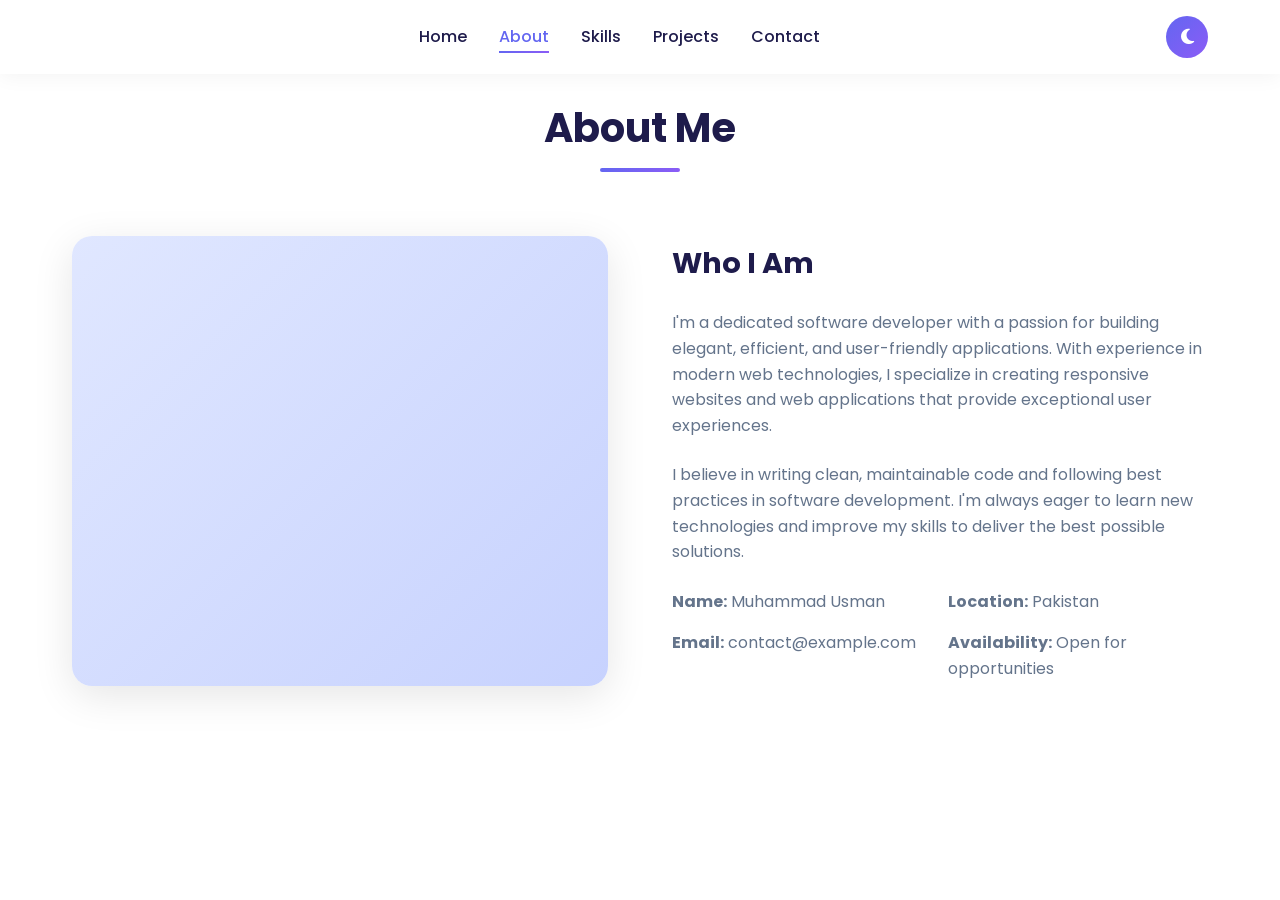
==== commit a8960c27: "Header Fixed some changes" ====
--- a/pages/about.html
+++ b/pages/about.html
@@ -14,7 +14,7 @@
     <nav class="navbar">
         <div class="nav-container">
             <div class="logo">
-                <a href="home.html"><span>MU</span></a>
+                <!-- <a href="home.html"><span>MU</span></a> -->
             </div>
             <ul class="nav-menu">
                 <li><a href="home.html" class="nav-link">Home</a></li>
--- a/style.css
+++ b/style.css
@@ -5,34 +5,34 @@
 }
 
 :root {
-    --primary-color: #6366f1;
-    --secondary-color: #8b5cf6;
-    --dark-color: #1e1b4b;
-    --light-color: #f8fafc;
-    --text-color: #64748b;
-    --gradient: linear-gradient(135deg, #6366f1 0%, #8b5cf6 100%);
-    --box-shadow: 0 10px 40px rgba(0,0,0,0.1);
-    --transition: all 0.3s ease;
-    
-    /* Light theme default */
-    --bg-primary: #ffffff;
-    --bg-secondary: #f8fafc;
-    --text-primary: #1e1b4b;
-    --text-secondary: #64748b;
-    --navbar-bg: rgba(255, 255, 255, 0.95);
-    --card-bg: #ffffff;
-    --border-color: #e2e8f0;
+  --primary-color: #6366f1;
+  --secondary-color: #8b5cf6;
+  --dark-color: #1e1b4b;
+  --light-color: #f8fafc;
+  --text-color: #64748b;
+  --gradient: linear-gradient(135deg, #6366f1 0%, #8b5cf6 100%);
+  --box-shadow: 0 10px 40px rgba(0, 0, 0, 0.1);
+  --transition: all 0.3s ease;
+
+  /* Light theme default */
+  --bg-primary: #ffffff;
+  --bg-secondary: #f8fafc;
+  --text-primary: #1e1b4b;
+  --text-secondary: #64748b;
+  --navbar-bg: rgba(255, 255, 255, 0.95);
+  --card-bg: #ffffff;
+  --border-color: #e2e8f0;
 }
 
 [data-theme="dark"] {
-    --bg-primary: #0f172a;
-    --bg-secondary: #1e293b;
-    --text-primary: #f8fafc;
-    --text-secondary: #94a3b8;
-    --navbar-bg: rgba(15, 23, 42, 0.95);
-    --card-bg: #1e293b;
-    --border-color: #334155;
-    --box-shadow: 0 10px 40px rgba(0,0,0,0.3);
+  --bg-primary: #0f172a;
+  --bg-secondary: #1e293b;
+  --text-primary: #f8fafc;
+  --text-secondary: #94a3b8;
+  --navbar-bg: rgba(15, 23, 42, 0.95);
+  --card-bg: #1e293b;
+  --border-color: #334155;
+  --box-shadow: 0 10px 40px rgba(0, 0, 0, 0.3);
 }
 
 html {
@@ -78,28 +78,28 @@
 
 /* Theme Toggle Button */
 .theme-toggle {
-    background: var(--gradient);
-    border: none;
-    width: 42px;
-    height: 42px;
-    border-radius: 50%;
-    display: flex;
-    align-items: center;
-    justify-content: center;
-    cursor: pointer;
-    transition: var(--transition);
-    color: white;
-    font-size: 1.1rem;
-    z-index: 1001;
+  background: var(--gradient);
+  border: none;
+  width: 42px;
+  height: 42px;
+  border-radius: 50%;
+  display: flex;
+  align-items: center;
+  justify-content: center;
+  cursor: pointer;
+  transition: var(--transition);
+  color: white;
+  font-size: 1.1rem;
+  z-index: 1001;
 }
 
 .theme-toggle:hover {
-    transform: scale(1.1);
-    box-shadow: 0 4px 15px rgba(99, 102, 241, 0.4);
+  transform: scale(1.1);
+  box-shadow: 0 4px 15px rgba(99, 102, 241, 0.4);
 }
 
 .theme-toggle i {
-    transition: transform 0.5s ease;
+  transition: transform 0.5s ease;
 }
 
 .logo span {
@@ -377,7 +377,7 @@
 .section-header h2 {
   font-size: 2.5rem;
   font-weight: 700;
-  color: var(--dark-color);
+  color: var(--text-primary);
   margin-bottom: 0.5rem;
 }
 
@@ -391,7 +391,8 @@
 
 /* About Section */
 .about-section {
-  background: white;
+  background: var(--bg-primary);
+  transition: var(--transition);
 }
 
 .about-content {
@@ -433,7 +434,8 @@
 
 /* Skills Section */
 .skills-section {
-  background: #f8fafc;
+  background: var(--bg-secondary);
+  transition: var(--transition);
 }
 
 .skills-grid {
@@ -443,7 +445,7 @@
 }
 
 .skill-card {
-  background: white;
+  background: var(--card-bg);
   padding: 2rem;
   border-radius: 15px;
   text-align: center;
@@ -487,7 +489,8 @@
 
 /* Projects Section */
 .projects-section {
-  background: white;
+  background: var(--bg-primary);
+  transition: var(--transition);
 }
 
 .projects-grid {
@@ -497,7 +500,7 @@
 }
 
 .project-card {
-  background: white;
+  background: var(--card-bg);
   border-radius: 15px;
   overflow: hidden;
   box-shadow: var(--box-shadow);
@@ -584,7 +587,8 @@
 
 /* Contact Section */
 .contact-section {
-  background: #f8fafc;
+  background: var(--bg-secondary);
+  transition: var(--transition);
 }
 
 .contact-content {
@@ -632,10 +636,11 @@
 }
 
 .contact-form {
-  background: white;
+  background: var(--card-bg);
   padding: 2rem;
   border-radius: 15px;
   box-shadow: var(--box-shadow);
+  transition: var(--transition);
 }
 
 .form-group {
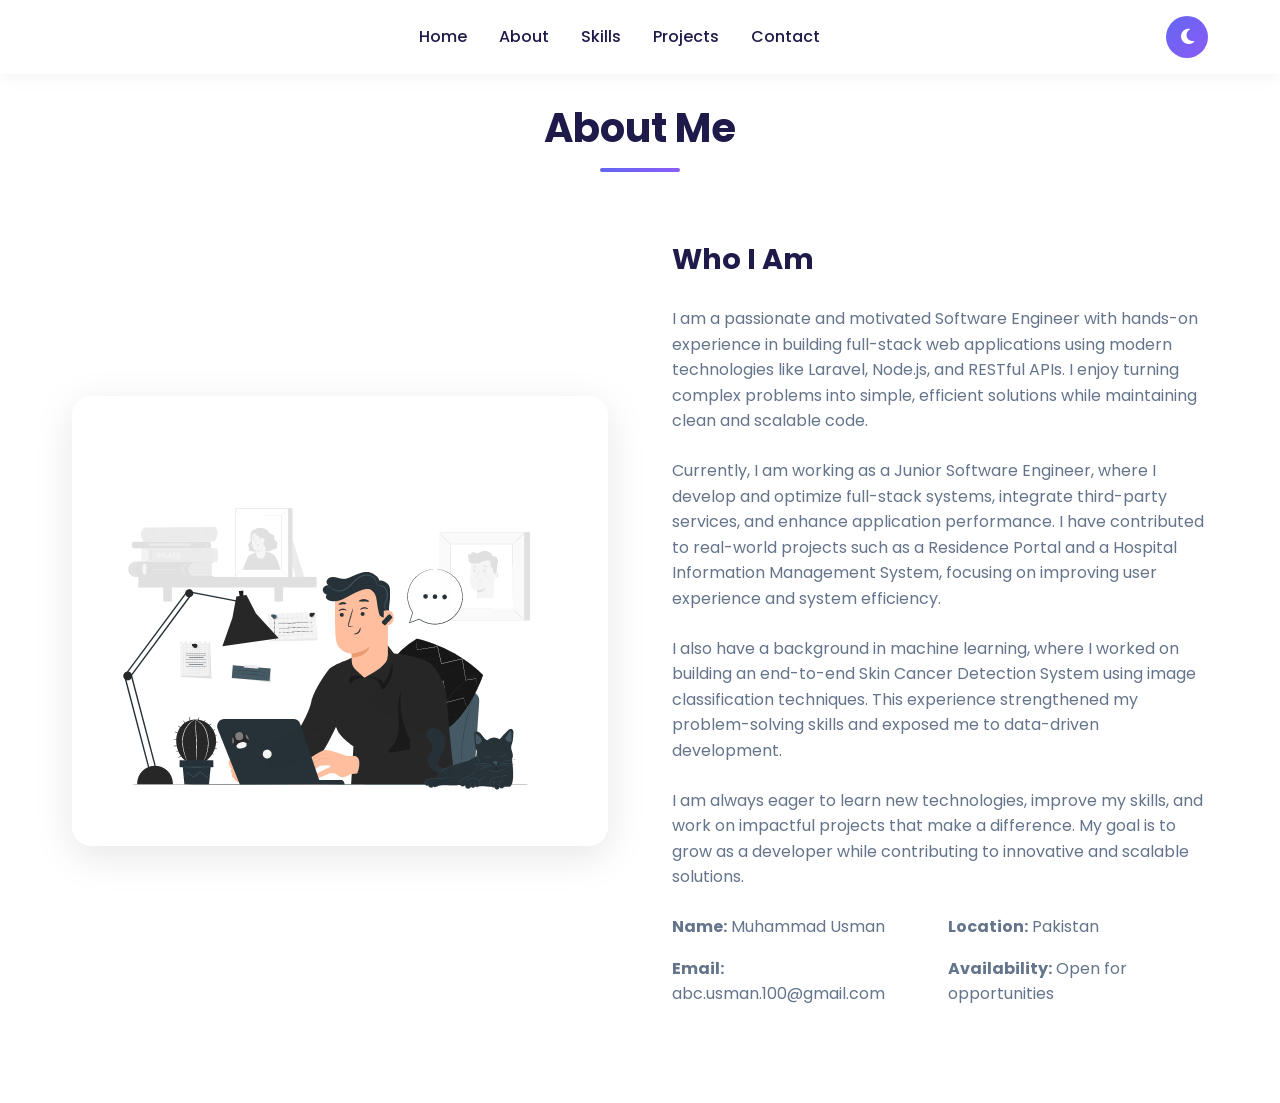
==== commit d2b53972: "images added" ====
--- a/pages/about.html
+++ b/pages/about.html
@@ -48,15 +48,16 @@
                 <div class="about-text">
                     <h3>Who I Am</h3>
                     <p>
-                        I'm a dedicated software developer with a passion for building elegant, efficient, 
-                        and user-friendly applications. With experience in modern web technologies, 
-                        I specialize in creating responsive websites and web applications that provide 
-                        exceptional user experiences.
+                        I am a passionate and motivated Software Engineer with hands-on experience in building full-stack web applications using modern technologies like Laravel, Node.js, and RESTful APIs. I enjoy turning complex problems into simple, efficient solutions while maintaining clean and scalable code.
                     </p>
                     <p>
-                        I believe in writing clean, maintainable code and following best practices in 
-                        software development. I'm always eager to learn new technologies and improve 
-                        my skills to deliver the best possible solutions.
+                        Currently, I am working as a Junior Software Engineer, where I develop and optimize full-stack systems, integrate third-party services, and enhance application performance. I have contributed to real-world projects such as a Residence Portal and a Hospital Information Management System, focusing on improving user experience and system efficiency.
+                    </p>
+                    <p>
+                        I also have a background in machine learning, where I worked on building an end-to-end Skin Cancer Detection System using image classification techniques. This experience strengthened my problem-solving skills and exposed me to data-driven development.
+                    </p>
+                    <p>
+                        I am always eager to learn new technologies, improve my skills, and work on impactful projects that make a difference. My goal is to grow as a developer while contributing to innovative and scalable solutions.
                     </p>
                     <div class="about-info">
                         <div class="info-item">
@@ -66,7 +67,7 @@
                             <span><strong>Location:</strong> Pakistan</span>
                         </div>
                         <div class="info-item">
-                            <span><strong>Email:</strong> contact@example.com</span>
+                            <span><strong>Email:</strong> abc.usman.100@gmail.com</span>
                         </div>
                         <div class="info-item">
                             <span><strong>Availability:</strong> Open for opportunities</span>
--- a/style.css
+++ b/style.css
@@ -312,11 +312,24 @@
   animation: float 6s ease-in-out infinite;
 }
 
-.profile-inner {
+/* .profile-inner {
   width: 100%;
   height: 100%;
   border-radius: 50%;
   background: linear-gradient(135deg, #e0e7ff 0%, #c7d2fe 100%);
+  display: flex;
+  align-items: center;
+  justify-content: center;
+} */
+ .profile-inner {
+  width: 100%;
+  height: 100%;
+  border-radius: 50%;
+  background-image: url('../Home_page_image.png') ;
+  background-size: 110%;
+  background-position: center;
+  background-repeat: no-repeat;
+  
   display: flex;
   align-items: center;
   justify-content: center;
@@ -405,7 +418,10 @@
 .about-card {
   width: 100%;
   height: 450px;
-  background: linear-gradient(135deg, #e0e7ff 0%, #c7d2fe 100%);
+  /* background: linear-gradient(135deg, #e0e7ff 0%, #c7d2fe 100%);
+  border-radius: 20px;*/
+  background-image: url('../Telecommuting.gif') ;
+  /* background-size: 110%; */
   border-radius: 20px;
   box-shadow: var(--box-shadow);
 }
@@ -413,7 +429,7 @@
 .about-text h3 {
   font-size: 1.8rem;
   margin-bottom: 1.5rem;
-  color: var(--dark-color);
+  color: var(--text-primary);
 }
 
 .about-text p {
@@ -513,7 +529,7 @@
 
 .project-image {
   height: 200px;
-  background: linear-gradient(135deg, #e0e7ff 0%, #c7d2fe 100%);
+  background: url('https://picsum.photos/600/400') center/cover;
   position: relative;
 }
 
@@ -562,7 +578,7 @@
 
 .project-info h3 {
   margin-bottom: 0.5rem;
-  color: var(--dark-color);
+  color: var(--text-primary);
 }
 
 .project-info p {
